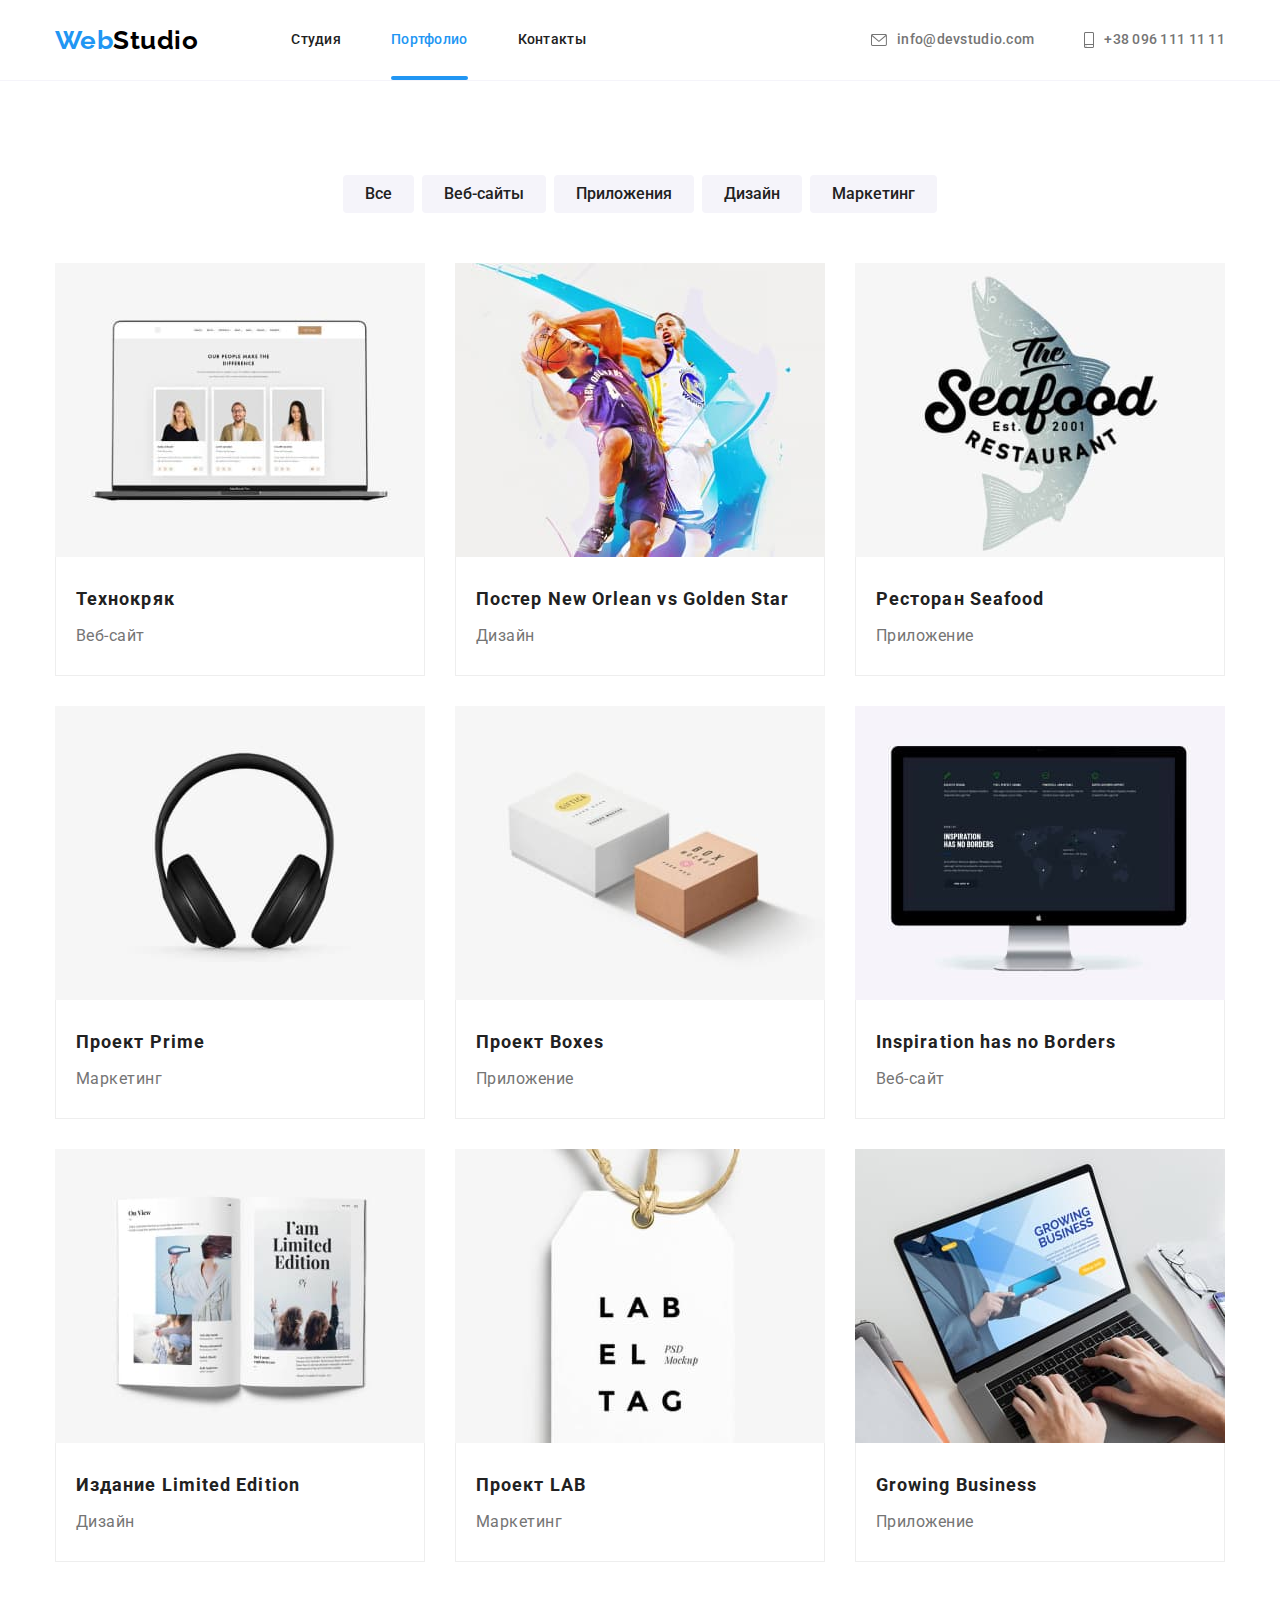
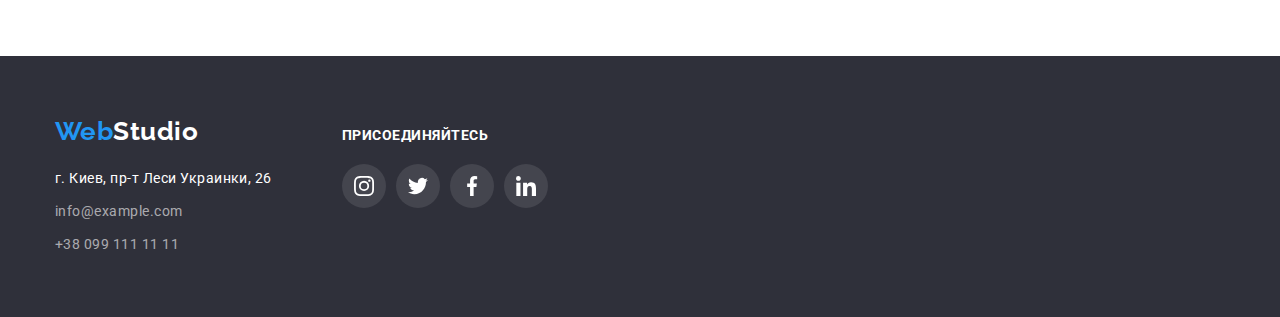
==== portfolio.html @ 37278a3f "Копіює файли з goit-markup-hw-05" ====
<!DOCTYPE html>
<html lang="ru">
  <head>
    <meta charset="UTF-8" />
    <meta http-equiv="X-UA-Compatible" content="IE=edge" />
    <meta name="viewport" content="width=device-width, initial-scale=1.0" />
    <title>WebStudio</title>
    <link
      href="https://fonts.googleapis.com/css2?family=Raleway:wght@700&family=Roboto:wght@400;500;700;900&display=swap"
      rel="stylesheet"
    />
    <link
      rel="stylesheet"
      href="https://cdnjs.cloudflare.com/ajax/libs/modern-normalize/1.1.0/modern-normalize.min.css"
    />
    <link rel="stylesheet" href="./css/styles.css" />
  </head>
  <body>
    <!-- Верхняя линия -->
    <header class="page-header">
      <div class="container topline">
        <a class="header logo" href="./index.html" lang="en"
          ><span class="header logo-style">Web</span>Studio</a
        >

        <nav>
          <ul class="site-nav list">
            <li class="item"><a class="link" href="./index.html">Студия</a></li>
            <li class="item"><a class="link current" href="./portfolio.html">Портфолио</a></li>
            <li class="item"><a class="link" href="">Контакты</a></li>
          </ul>
        </nav>

        <ul class="contacts list">
          <li class="item">
            <a class="link" href="mailto:info@devstudio.com" lang="en">
              <svg class="icon envelope" width="16" height="12">
                <use href="./images/icons.svg#envelope"></use>
              </svg>
              info@devstudio.com</a
            >
          </li>
          <li class="item">
            <a class="link" href="tel:+380961111111">
              <svg class="icon smartphone" width="10" height="16">
                <use href="./images/icons.svg#smartphone"></use>
              </svg>
              +38 096 111 11 11</a
            >
          </li>
        </ul>
      </div>
    </header>

    <!-- Уникальный контент страницы -->
    <main>
      <section class="portfolio section">
        <h1 class="title">Портфолио</h1>

        <!-- Фильтры на карточки -->
        <div class="container">
          <ul class="filtres list">
            <li class="item"><button class="button default" type="button">Все</button></li>
            <li class="item"><button class="button default" type="button">Веб-сайты</button></li>
            <li class="item"><button class="button default" type="button">Приложения</button></li>
            <li class="item"><button class="button default" type="button">Дизайн</button></li>
            <li class="item"><button class="button default" type="button">Маркетинг</button></li>
          </ul>
        </div>

        <!-- Карточки -->
        <div class="container">
          <ul class="cards list">
            <li class="item">
              <a class="card-link" href="">
                <div class="card-thumb">
                  <img
                    class="img"
                    src="./images/portfolio/technocrack.jpeg"
                    alt="три карточки с сотрудниками и их данные"
                    width="370"
                    height="294"
                  />
                  <div class="text-thumb">
                    <p class="description list">
                      Ресурс предлагает комплексные предложения с разным уровнем функционала и
                      сервисов. Все это позволит посетителю получить исчерпывающие сведения о
                      компании или частном лице.
                    </p>
                  </div>
                </div>
                <div class="card-border">
                  <h2 class="project">Технокряк</h2>
                  <p class="category">Веб-сайт</p>
                </div>
              </a>
            </li>
            <li class="item">
              <a class="card-link" href="">
                <div class="card-thumb">
                  <img
                    class="img"
                    src="./images/portfolio/orlean.jpeg"
                    alt="два баскетбольных игрока в прыжке при игре"
                    width="370"
                    height="294"
                  />
                  <div class="text-thumb">
                    <p class="description list">
                      Ресурс предлагает комплексные предложения с разным уровнем функционала и
                      сервисов. Все это позволит посетителю получить исчерпывающие сведения о
                      компании или частном лице.
                    </p>
                  </div>
                </div>
                <div class="card-border">
                  <h2 class="project">Постер New Orlean vs Golden Star</h2>
                  <p class="category">Дизайн</p>
                </div>
              </a>
            </li>
            <li class="item">
              <a class="card-link" href="">
                <div class="card-thumb">
                  <img
                    class="img"
                    src="./images/portfolio/seafood.jpeg"
                    alt="логотип ресторана"
                    width="370"
                    height="294"
                  />
                  <div class="text-thumb">
                    <p class="description list">
                      Ресурс предлагает комплексные предложения с разным уровнем функционала и
                      сервисов. Все это позволит посетителю получить исчерпывающие сведения о
                      компании или частном лице.
                    </p>
                  </div>
                </div>
                <div class="card-border">
                  <h2 class="project">Ресторан Seafood</h2>
                  <p class="category">Приложение</p>
                </div>
              </a>
            </li>
            <li class="item">
              <a class="card-link" href="">
                <div class="card-thumb">
                  <img
                    class="img"
                    src="./images/portfolio/prime.jpeg"
                    alt="наушники накладные"
                    width="370"
                    height="294"
                  />
                  <div class="text-thumb">
                    <p class="description list">
                      Ресурс предлагает комплексные предложения с разным уровнем функционала и
                      сервисов. Все это позволит посетителю получить исчерпывающие сведения о
                      компании или частном лице.
                    </p>
                  </div>
                </div>
                <div class="card-border">
                  <h2 class="project">Проект Prime</h2>
                  <p class="category">Маркетинг</p>
                </div>
              </a>
            </li>
            <li class="item">
              <a class="card-link" href="">
                <div class="card-thumb">
                  <img
                    class="img"
                    src="./images/portfolio/boxes.jpeg"
                    alt="две коробки с лого компаний"
                    width="370"
                    height="294"
                  />
                  <div class="text-thumb">
                    <p class="description list">
                      Ресурс предлагает комплексные предложения с разным уровнем функционала и
                      сервисов. Все это позволит посетителю получить исчерпывающие сведения о
                      компании или частном лице.
                    </p>
                  </div>
                </div>
                <div class="card-border">
                  <h2 class="project">Проект Boxes</h2>
                  <p class="category">Приложение</p>
                </div>
              </a>
            </li>
            <li class="item">
              <a class="card-link" href="">
                <div class="card-thumb">
                  <img
                    class="img"
                    src="./images/portfolio/inspiration.jpeg"
                    alt="на мониторе изображен разработанный сайт"
                    width="370"
                    height="294"
                  />
                  <div class="text-thumb">
                    <p class="description list">
                      Ресурс предлагает комплексные предложения с разным уровнем функционала и
                      сервисов. Все это позволит посетителю получить исчерпывающие сведения о
                      компании или частном лице.
                    </p>
                  </div>
                </div>
                <div class="card-border">
                  <h2 class="project">Inspiration has no Borders</h2>
                  <p class="category">Веб-сайт</p>
                </div>
              </a>
            </li>
            <li class="item">
              <a class="card-link" href="">
                <div class="card-thumb">
                  <img
                    class="img"
                    src="./images/portfolio/limited.jpeg"
                    alt="открытый журнал"
                    width="370"
                    height="294"
                  />
                  <div class="text-thumb">
                    <p class="description list">
                      Ресурс предлагает комплексные предложения с разным уровнем функционала и
                      сервисов. Все это позволит посетителю получить исчерпывающие сведения о
                      компании или частном лице.
                    </p>
                  </div>
                </div>
                <div class="card-border">
                  <h2 class="project">Издание Limited Edition</h2>
                  <p class="category">Дизайн</p>
                </div>
              </a>
            </li>
            <li class="item">
              <a class="card-link" href="">
                <div class="card-thumb">
                  <img
                    class="img"
                    src="./images/portfolio/lab.jpeg"
                    alt="этикетка с надписью бренда"
                    width="370"
                    height="294"
                  />
                  <div class="text-thumb">
                    <p class="description list">
                      Ресурс предлагает комплексные предложения с разным уровнем функционала и
                      сервисов. Все это позволит посетителю получить исчерпывающие сведения о
                      компании или частном лице.
                    </p>
                  </div>
                </div>
                <div class="card-border">
                  <h2 class="project">Проект LAB</h2>
                  <p class="category">Маркетинг</p>
                </div>
              </a>
            </li>
            <li class="item">
              <a class="card-link" href="">
                <div class="card-thumb">
                  <img
                    class="img"
                    src="./images/portfolio/growing.jpeg"
                    alt="на экране ноутбука разработаное приложение для бизнеса"
                    width="370"
                    height="294"
                  />
                  <div class="text-thumb">
                    <p class="description list">
                      Ресурс предлагает комплексные предложения с разным уровнем функционала и
                      сервисов. Все это позволит посетителю получить исчерпывающие сведения о
                      компании или частном лице.
                    </p>
                  </div>
                </div>
                <div class="card-border">
                  <h2 class="project">Growing Business</h2>
                  <p class="category">Приложение</p>
                </div>
              </a>
            </li>
          </ul>
        </div>
      </section>
    </main>

    <!-- Подвал -->
    <footer class="page-footer">
      <div class="container">
        <div class="logo-address">
          <a class="footer logo" href="./index.html" lang="en"
            ><span class="footer logo-style">Web</span>Studio
          </a>

          <address>
            <ul class="address list">
              <li class="item">
                <a
                  class="location"
                  href="https://goo.gl/maps/vhETYk33VZoTdQni7"
                  target="_blank"
                  rel="noopener noreferrer"
                >
                  г. Киев, пр-т Леси Украинки, 26
                </a>
              </li>
              <li class="item">
                <a class="link" href="mailto:info@example.com" lang="en">info@example.com</a>
              </li>
              <li class="item"><a class="link" href="tel:+380991111111">+38 099 111 11 11</a></li>
            </ul>
          </address>
        </div>

        <div class="social">
          <h3 class="social-title">присоединяйтесь</h3>

          <ul class="social-icons list">
            <li class="social-item">
              <a class="social-link" href="" aria-label="Ссылка на Instagram">
                <svg class="social-icon" width="20" height="20">
                  <use href="./images/icons.svg#instagram"></use>
                </svg>
              </a>
            </li>
            <li class="social-item">
              <a class="social-link" href="" aria-label="Ссылка на Twitter">
                <svg class="social-icon" width="20" height="20">
                  <use href="./images/icons.svg#twitter"></use>
                </svg>
              </a>
            </li>
            <li class="social-item">
              <a class="social-link" href="" aria-label="Ссылка на Facebook">
                <svg class="social-icon" width="20" height="20">
                  <use href="./images/icons.svg#facebook"></use>
                </svg>
              </a>
            </li>
            <li class="social-item">
              <a class="social-link" href="" aria-label="Ссылка на Linkedin">
                <svg class="social-icon" width="20" height="20">
                  <use href="./images/icons.svg#linkedin"></use>
                </svg>
              </a>
            </li>
          </ul>
        </div>
      </div>
    </footer>
  </body>
</html>
---- css/styles.css ----
/* Объявление глобальных переменных */
/* 
  Фон тела страницы --bg-body-color: #fff;
  Фон "героя" --bg-hero-color: #C4C4C4;
  Фон "наша команда" --bg-team-color: #f5f4fa;
  Фон футера --bg-hero-color: #2f303a;
  Фон иконки --bg-icon-color: #afb1b8;
  Фон иконки в футоре --bg-icon-footer-color: rgba(255, 255, 255, 0.1);
  Цвет основного текста --text-primary-color: #212121;
  Цвет вторичного текста --text-secondory-color: #757575;
  Цвет текста логотипа в хедере --text-logo-header-color: #000;
  Цвет текста белый (логотип в футере, заголовок "героя") --text-white-color: #fff;
  Цвет сылок в футере --link-footer-color: rgba(255, 255, 255, 0.6);
  Цвет акцента --accent-color: #2196f3;
  Цвет бордера на карточках --card-border: #eee;
   */
:root {
  --bg-body-color: #fff;
  --bg-hero-color: #c4c4c4;
  --bg-team-color: #f5f4fa;
  --bg-footer-color: #2f303a;
  --bg-icon-color: #afb1b8;
  --bg-icon-footer-color: rgba(255, 255, 255, 0.1);
  --text-primary-color: #212121;
  --text-secondory-color: #757575;
  --text-logo-header-color: #000;
  --text-white-color: #fff;
  --link-footer-color: rgba(255, 255, 255, 0.6);
  --accent-color: #2196f3;
  --card-border: #eee;
  --timing-function: cubic-bezier(0.4, 0, 0.2, 1);
}

/* Тело страницы */
body {
  font-family: Roboto, sans-serif;
  letter-spacing: 0.03em;

  color: var(--text-primary-color);
  background-color: var(--bg-body-color);
}

/* Сброс стилей */
.list {
  margin: 0;
  padding: 0;

  list-style: none;
}

/* Кнопка родитель */
.button {
  color: var(--text-primary-color);
  background-color: var(--bg-team-color);

  border: 0ch;
  border-radius: 4px;
  cursor: pointer;

  transition: color 250ms var(--timing-function), background-color 250ms var(--timing-function),
    box-shadow 250ms var(--timing-function);
}

/* Заголовок родитель */
.title {
  margin-top: 0;
  margin-bottom: 50px;

  font-weight: 700;
  font-size: 36px;
  line-height: 1.17;
  color: var(--text-primary-color);
  text-align: center;
}

/* Лого родитель */
.logo {
  font-family: Raleway, sans-serif;
  font-weight: 700;
  font-size: 26px;
  line-height: 1.19;
  text-decoration: none;
}

/* Контейнер */
.container {
  width: 1200px;
  margin-right: auto;
  margin-left: auto;
  padding-right: 15px;
  padding-left: 15px;
}

/* Секция */
.section {
  padding-top: 94px;
  padding-bottom: 94px;
}

/* Социальные иконки */
.social-icons {
  display: flex;
}

.social-item + .social-item {
  margin-left: 10px;
}

.social-link {
  display: flex;
  align-items: center;
  justify-content: center;
  width: 44px;
  height: 44px;

  border-radius: 50%;

  transition: background-color 250ms var(--timing-function), color 250ms var(--timing-function);
}

.social-icon {
  fill: currentColor;
}

/* Главная страница */
/* Верхняя линия */
.page-header {
  border-bottom: 1px solid var(--bg-team-color);
}

.container.topline {
  display: flex;
  align-items: center;
}

/* Логотип */
.header.logo {
  color: var(--text-logo-header-color);
}

.header.logo-style {
  color: var(--accent-color);
}

/* Навигация */
.site-nav {
  display: flex;
  margin-left: 93px;
}

.site-nav .item:not(:last-child) {
  margin-right: 50px;
}

.site-nav .link {
  position: relative;
  display: block;
  padding-top: 32px;
  padding-bottom: 32px;

  font-weight: 500;
  font-size: 14px;
  line-height: 1.14;
  letter-spacing: 0.02em;
  color: var(--text-primary-color);
  text-decoration: none;

  transition: color 250ms var(--timing-function);
}

.site-nav .link:hover,
.site-nav .link:focus {
  color: var(--accent-color);
}

.site-nav .link.current {
  color: var(--accent-color);
}

.site-nav .link.current::after {
  position: absolute;
  bottom: 0;

  display: block;

  content: '';
  width: 100%;
  height: 4px;

  background-color: var(--accent-color);
  border-radius: 2px;
}

/* Контакты: почта, моб. телефон */
.contacts {
  display: flex;
  margin-left: auto;
}

.contacts .item + .item {
  margin-left: 50px;
}

.contacts .link {
  display: flex;
  align-items: center;

  font-weight: 500;
  font-size: 14px;
  line-height: 1.14;
  letter-spacing: 0.02em;
  color: var(--text-secondory-color);
  text-decoration: none;

  transition: color 250ms var(--timing-function);
}

.icon.envelope,
.icon.smartphone {
  margin-right: 10px;
  fill: currentColor;
}

.contacts .link:hover,
.contacts .link:focus {
  color: var(--accent-color);
}

/* Герой */
.hero.container {
  padding-top: 100px;
  padding-bottom: 100px;
}

.hero.overlay {
  max-width: 1600px;
  height: 600px;
  margin-left: auto;
  margin-right: auto;

  text-align: center;

  background-image: linear-gradient(to right, rgba(47, 48, 58, 0.4), rgba(47, 48, 58, 0.4)),
    url('../images/img.jpeg');
  background-repeat: no-repeat;
  background-position: center;
  background-size: cover;

  background-color: var(--bg-hero-color);
}

.hero.title {
  max-width: 696px;
  margin-right: auto;
  margin-left: auto;
  margin-bottom: 30px;

  font-weight: 900;
  font-size: 44px;
  line-height: 1.36;
  letter-spacing: 0.06em;
  color: var(--text-white-color);
  text-transform: uppercase;
}

.hero.button {
  padding-top: 10px;
  padding-right: 32px;
  padding-bottom: 10px;
  padding-left: 32px;

  font-weight: 700;
  font-size: 16px;
  line-height: 1.88;
  letter-spacing: 0.06em;
  color: var(--text-white-color);
  background-color: var(--accent-color);
}

/* Фон */
.backdrop {
  position: fixed;
  top: 0;
  left: 0;
  width: 100%;
  height: 100%;
  z-index: 2;

  background-color: rgba(0, 0, 0, 0.5);

  opacity: 1;
  transition: opacity 250ms var(--timing-function), visibility 250ms var(--timing-function);
}

.backdrop.is-hidden {
  opacity: 0;
  visibility: hidden;
  pointer-events: none;
}

/* Модальное окно */
.backdrop.is-hidden .modal {
  transform: translate(-50%, -50%) scale(1.1);
}

.modal {
  position: absolute;
  top: 50%;
  left: 50%;
  transform: translate(-50%, -50%) scale(1);

  min-height: 528px;
  min-width: 581px;

  background-color: var(--bg-body-color);

  transition: transform 250ms var(--timing-function);
}

.modal-button {
  position: absolute;
  top: 8px;
  right: 8px;

  height: 30px;
  width: 30px;
  margin: 0;
  padding: 0;

  color: var(--text-white-color);
  border: 1px solid var(--bg-icon-color);
  border-radius: 50%;
}

.modal-icon {
  position: absolute;
  top: 0;
  right: 0;

  height: 100%;
  width: 100%;

  fill: currentColor;
}

/* Особенности */
.features {
  padding-bottom: 0;
}

.featur-list {
  display: flex;
}

.featur-list .item {
  width: calc((100% - 90px) / 4);
}

.featur-list .item:not(:nth-child(4n)) {
  margin-right: 30px;
}

.feature-icon {
  width: 270px;
  height: 120px;
  margin-bottom: 30px;
  padding: 25px 100px;

  border-radius: 4px;
  background-color: var(--bg-team-color);
}

.feature-icon .icon {
  width: 70px;
  height: 70px;
}

.features-title {
  display: none;
}

.features .featur-title {
  margin-top: 0;
  margin-bottom: 10px;

  font-weight: 700;
  font-size: 14px;
  line-height: 1.14;
  text-transform: uppercase;
}

.features .featur-text {
  margin-top: 0;
  margin-bottom: 5px;

  font-weight: 400;
  font-size: 14px;
  line-height: 1.71;
  color: var(--text-secondory-color);
}

/* Чем мы занимаемся */
.wemake-list {
  display: flex;
}

.wemake-list .item {
  width: calc((100% - 60px) / 3);
}

.wemake-list .item:not(:nth-child(3n)) {
  margin-right: 30px;
}

/* текст с фоном */
.product-thumb {
  position: relative;
  z-index: 1;
  display: flex;
}

.background-tumb {
  position: absolute;
  bottom: 0;

  display: flex;
  align-items: center;
  justify-content: center;

  height: 70px;
  width: 100%;

  background: rgba(47, 48, 58, 0.8);
}

.background-tumb > .text {
  font-weight: 700;
  font-size: 14px;
  line-height: 1.14;
  letter-spacing: 0.03em;
  text-transform: uppercase;

  color: var(--text-white-color);
}

/* Наша команда */
.team {
  background-color: var(--bg-team-color);
}

.team-list {
  display: flex;
}

.team-list .item {
  width: calc((100% - 90px) / 4);
  text-align: center;

  box-shadow: 0px 1px 3px rgba(0, 0, 0, 0.12), 0px 1px 1px rgba(0, 0, 0, 0.14),
    0px 2px 1px rgba(0, 0, 0, 0.2);
  border-radius: 0px 0px 4px 4px;
}

.team-list .item:not(:nth-child(4n)) {
  margin-right: 30px;
}

.team-list .img {
  display: block;
  margin-bottom: 30px;
}

.team-list .specialist {
  margin-top: 0;
  margin-bottom: 10px;

  font-weight: 500;
  font-size: 16px;
  line-height: 1.19;
}

.team-list .position {
  margin-top: 0;
  margin-bottom: 16px;

  font-size: 16px;
  line-height: 1.19;
  color: var(--text-secondory-color);
}

.team-list .social-icons {
  margin-top: 0;
  margin-right: 32px;
  margin-bottom: 30px;
  margin-left: 32px;
}

.team-list .social-link {
  color: var(--bg-icon-color);
}

.team-list .social-link:hover,
.team-list .social-link:focus {
  color: var(--text-white-color);
  background-color: var(--accent-color);
}

/* Постоянные клиенты */
.clients-icons {
  display: flex;
}

.client-item + .client-item {
  margin-left: 30px;
}

.client-link {
  display: flex;
  align-items: center;
  justify-content: center;
  width: 170px;
  height: 92px;

  color: var(--bg-icon-color);

  border: 1px solid var(--bg-icon-color);
  border-radius: 4px;

  transition: color 250ms var(--timing-function), border 250ms var(--timing-function);
}

.client-icon {
  fill: currentColor;
}

.client-link:hover,
.client-link:focus {
  color: var(--accent-color);
  border: 1px solid var(--accent-color);
}

/* Подвал */
.page-footer {
  padding-top: 60px;
  padding-bottom: 60px;
  background-color: var(--bg-footer-color);
}

.footer.logo {
  display: inline-block;
  padding-top: 0;
  padding-bottom: 0;
  margin-bottom: 20px;
  color: var(--text-white-color);
}

.footer.logo-style {
  padding-top: 0;
  padding-bottom: 0;
  color: var(--accent-color);
}

.address .item:not(:last-child) {
  margin-bottom: 9px;
}

.address .location,
.address .link {
  font-style: normal;
  font-size: 14px;
  line-height: 1.71;
  color: var(--link-footer-color);
  text-decoration: none;

  transition: color 250ms var(--timing-function);
}

.address .location {
  color: var(--text-white-color);
}

.address .link:hover,
.address .link:focus,
.address .location:hover,
.address .location:focus {
  color: var(--accent-color);
}

/* присоединяйтесь */
.page-footer > .container {
  display: flex;
}

.page-footer .social {
  margin-left: 70px;
}

.page-footer .social-title {
  margin-top: 12px;
  margin-bottom: 20px;

  font-weight: 700;
  font-size: 14px;
  line-height: 1.14;

  color: var(--text-white-color);
  text-transform: uppercase;
}

.page-footer .social-link {
  color: var(--text-white-color);
  background: var(--bg-icon-footer-color);
}

.page-footer .social-link:hover,
.page-footer .social-link:focus {
  background-color: var(--accent-color);
}

/* Портфолио */
/* Фильтры на карточки */
.portfolio > .title {
  display: none;
}

.container > .filtres {
  display: flex;
  margin-bottom: 50px;
  justify-content: center;
}

.filtres > .item:not(:last-child) {
  margin-right: 8px;
}

.button.default {
  padding-top: 6px;
  padding-right: 22px;
  padding-bottom: 6px;
  padding-left: 22px;

  font-weight: 500;
  font-size: 16px;
  line-height: 1.62;
}

.button.default:hover,
.button.default:focus {
  box-shadow: 0px 3px 1px rgba(0, 0, 0, 0.1), 0px 1px 2px rgba(0, 0, 0, 0.08),
    0px 2px 2px rgba(0, 0, 0, 0.12);
  color: var(--text-white-color);
  background-color: var(--accent-color);
}

/* Карточки */
.container .cards {
  display: flex;
  flex-wrap: wrap;
}

.cards .item {
  width: calc((100% - 60px) / 3);
}

.cards .item:not(:nth-child(3n)) {
  margin-right: 30px;
}

.cards .item:not(:nth-last-child(-n + 3)) {
  margin-bottom: 30px;
}

.cards .item:nth-child(3n) {
  margin-right: 0;
}

.cards .item:nth-last-child(-n + 3) {
  margin-bottom: 0;
}

.card-link {
  display: block;
  color: var(--text-primary-color);
  text-decoration: none;

  box-shadow: none;
  transition: box-shadow 250ms var(--timing-function);
}

.card-link:hover,
.card-link:focus {
  box-shadow: 0px 1px 1px rgba(0, 0, 0, 0.12), 0px 4px 4px rgba(0, 0, 0, 0.06),
    1px 4px 6px rgba(0, 0, 0, 0.16);
}

.card-link .img {
  display: block;
}

/* текст на фоне */
.card-thumb {
  position: relative;
  display: flex;
  overflow: hidden;
}

.text-thumb {
  position: absolute;
  bottom: 0;
  left: 0;
  width: 100%;
  height: 100%;
  background-color: rgba(33, 150, 243, 0.9);

  transform: translateY(100.2%);
  transition: transform 250ms var(--timing-function);
}

.card-link:hover .text-thumb,
.card-link:focus .text-thumb {
  transform: translateY(0);
}

.text-thumb > .description {
  padding: 63px 24px;

  font-size: 18px;
  line-height: 1.56;
  letter-spacing: 0.03em;
  color: var(--text-white-color);
}

.card-border {
  padding: 24px 20px;
  border: 1px solid var(--card-border);
  border-top: none;
}

.cards .project {
  margin-top: 0;
  margin-bottom: 0;
  padding-bottom: 4px;

  font-weight: 700;
  font-size: 18px;
  line-height: 2;
  letter-spacing: 0.06em;
}

.cards .category {
  margin-top: 0;
  margin-bottom: 0;

  font-size: 16px;
  line-height: 1.88;
  color: var(--text-secondory-color);
}
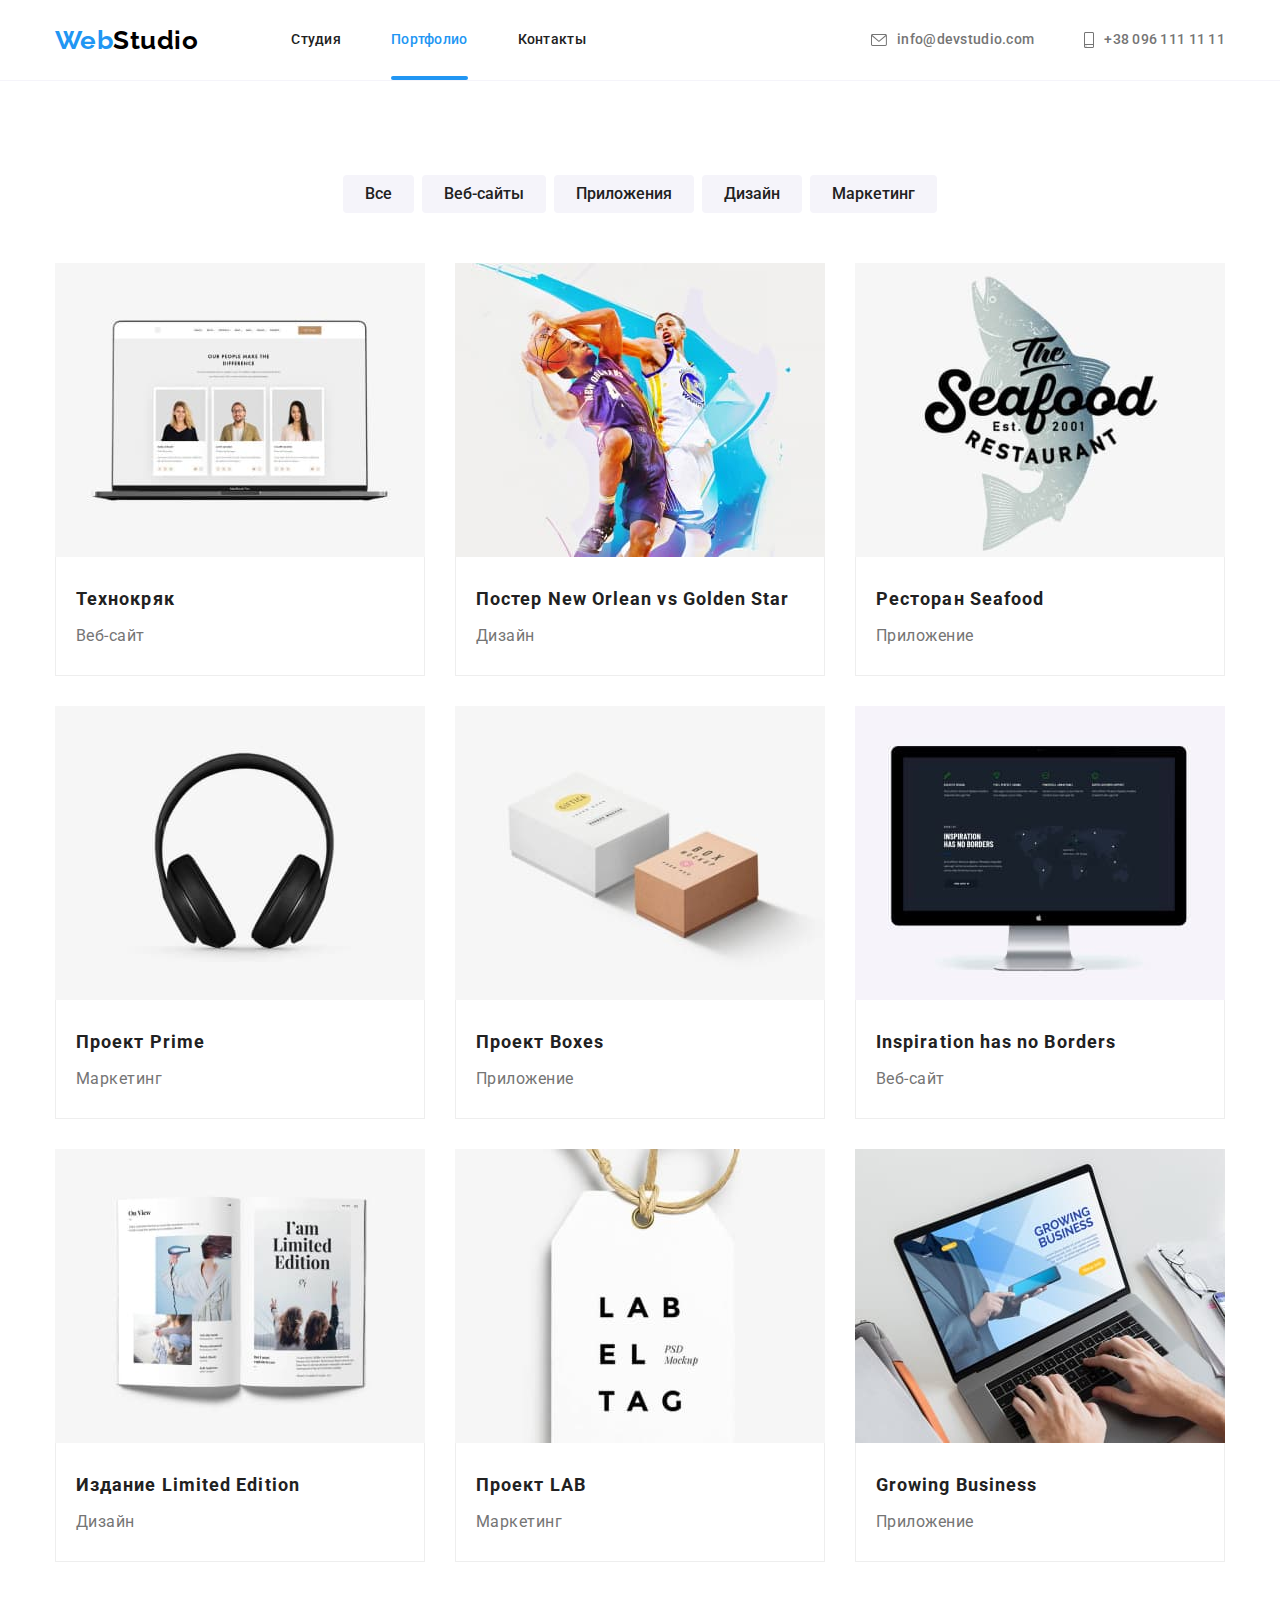
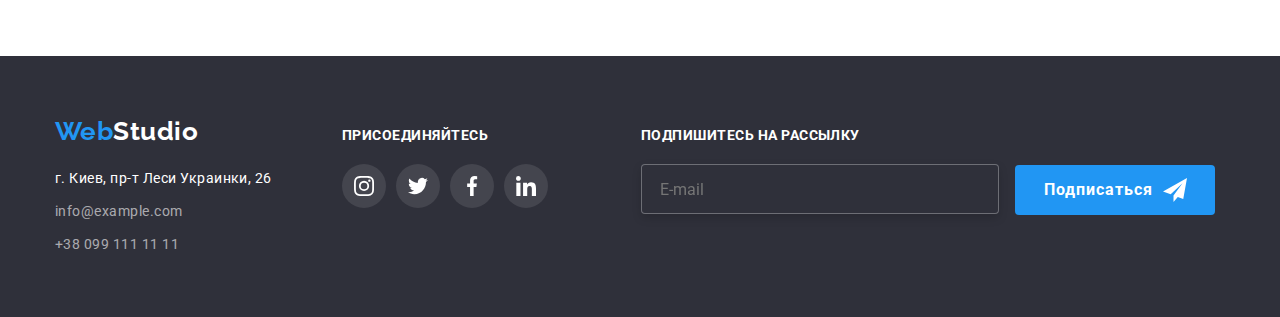
==== commit 444ce764: "Копіює форму підписки у портфоліо" ====
--- a/portfolio.html
+++ b/portfolio.html
@@ -354,6 +354,19 @@
             </li>
           </ul>
         </div>
+
+        <form class="form">
+          <h3 class="form-title">Подпишитесь на рассылку</h3>
+          <label class="form-field">
+            <input class="form-input" name="mail" type="email" placeholder="E-mail" />
+          </label>
+          <button class="form-btn button hero" type="submit">
+            Подписаться
+            <svg class="btn-icon" width="24" height="24">
+              <use href="./images/icons.svg#send"></use>
+            </svg>
+          </button>
+        </form>
       </div>
     </footer>
   </body>
--- a/css/styles.css
+++ b/css/styles.css
@@ -595,7 +595,8 @@
   margin-left: 70px;
 }
 
-.page-footer .social-title {
+.page-footer .social-title,
+.page-footer .form-title {
   margin-top: 12px;
   margin-bottom: 20px;
 
@@ -615,6 +616,51 @@
 .page-footer .social-link:hover,
 .page-footer .social-link:focus {
   background-color: var(--accent-color);
+}
+
+/* Подпишитесь на рассылку */
+.form {
+  margin-left: 93px;
+}
+
+.form-field {
+  display: inline-block;
+}
+
+.form-field > .form-input {
+  width: 358px;
+  height: 50px;
+
+  color: var(--text-white-color);
+  background-color: var(--bg-footer-color);
+
+  border: 1px solid rgba(255, 255, 255, 0.3);
+  filter: drop-shadow(0px 4px 4px rgba(0, 0, 0, 0.15));
+  border-radius: 4px;
+}
+
+.form-field > .form-input::placeholder {
+  padding: 16px;
+}
+
+.form > .form-btn {
+  position: relative;
+  margin-left: 12px;
+  padding: 0;
+  padding-left: 29px;
+  width: 200px;
+  height: 50px;
+
+  text-align: left;
+}
+
+.form-btn > .btn-icon {
+  position: absolute;
+  top: 50%;
+  right: 28px;
+
+  fill: currentColor;
+  transform: translateY(-50%);
 }
 
 /* Портфолио */
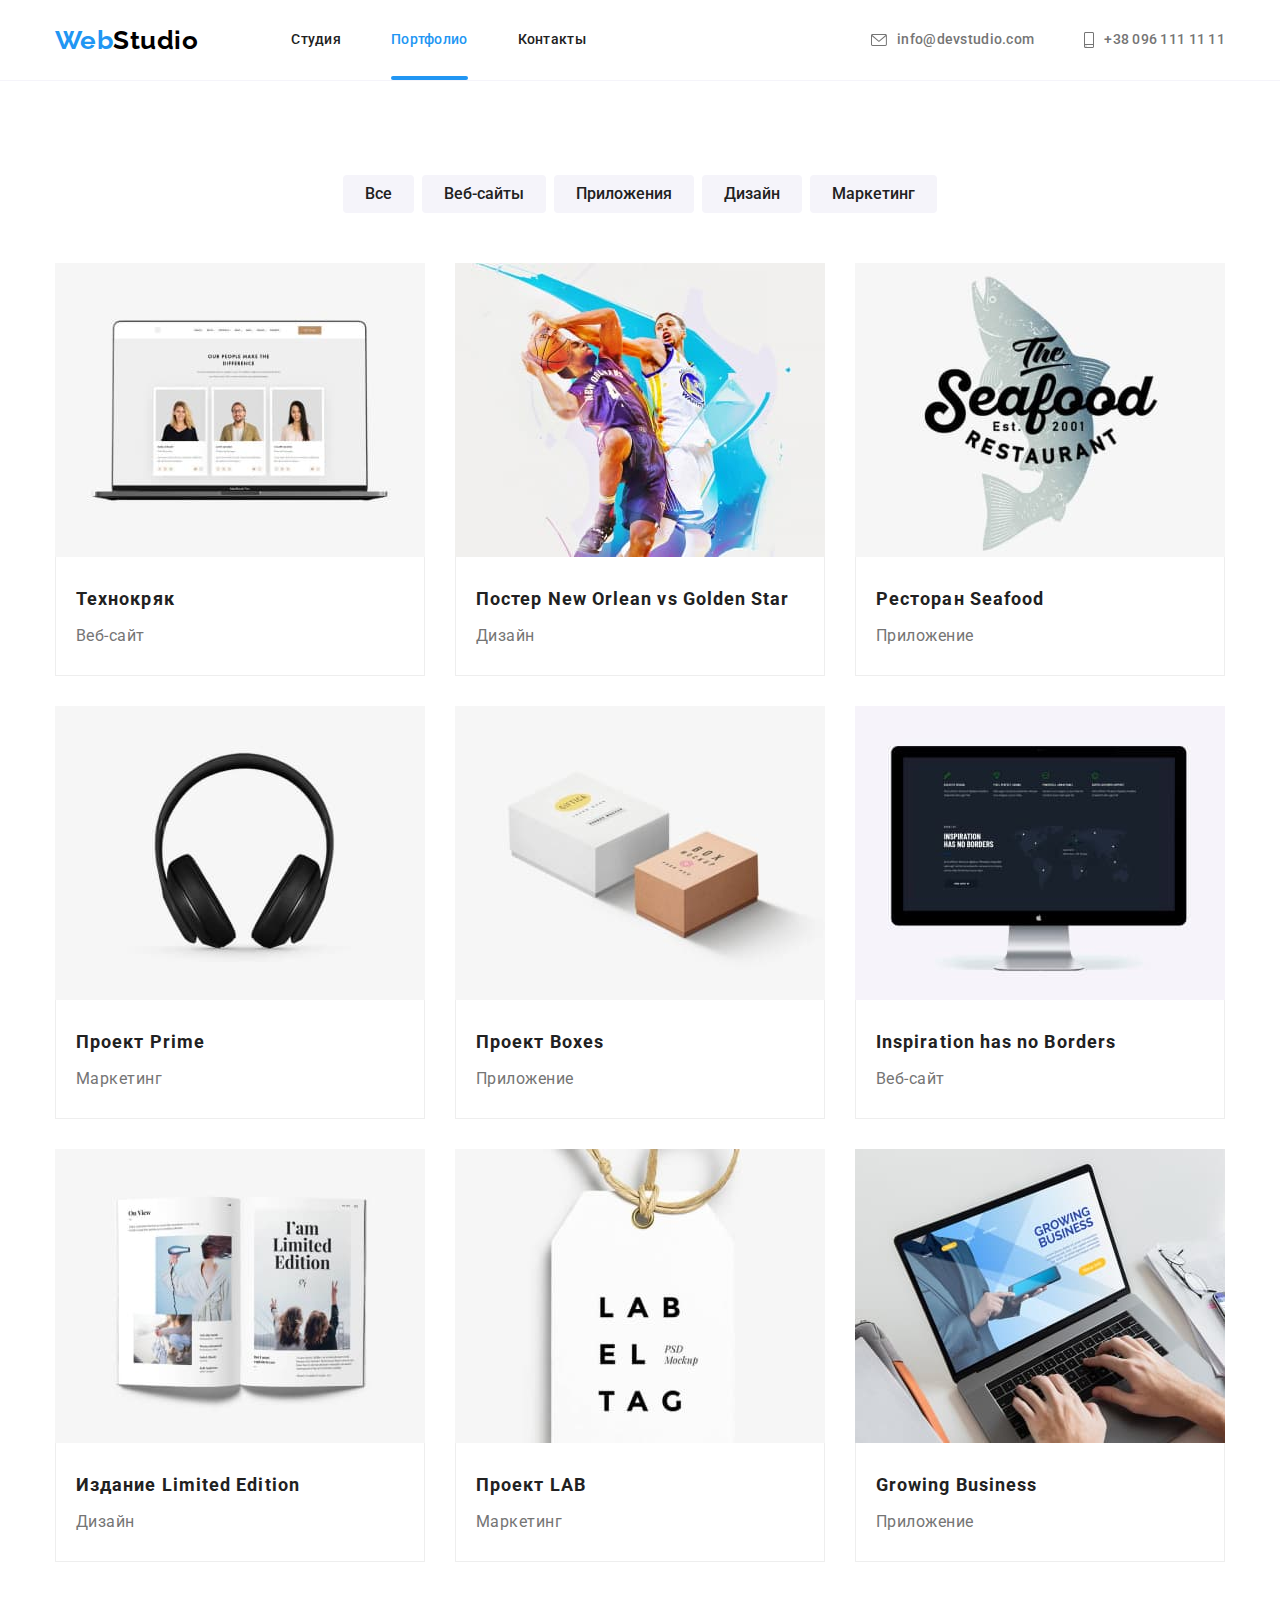
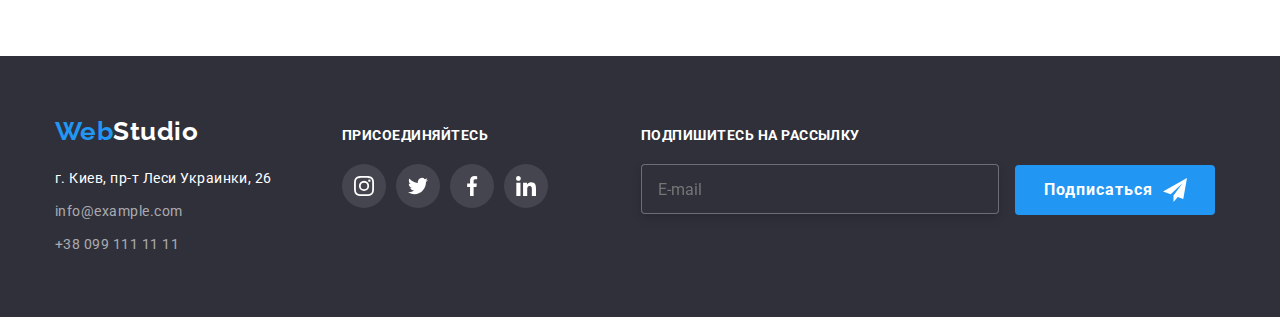
==== commit ea7dcd51: "Fixs" ====
--- a/portfolio.html
+++ b/portfolio.html
@@ -57,8 +57,8 @@
       <section class="portfolio section">
         <h1 class="title">Портфолио</h1>
 
-        <!-- Фильтры на карточки -->
         <div class="container">
+          <!-- Фильтры на карточки -->
           <ul class="filtres list">
             <li class="item"><button class="button default" type="button">Все</button></li>
             <li class="item"><button class="button default" type="button">Веб-сайты</button></li>
@@ -66,10 +66,8 @@
             <li class="item"><button class="button default" type="button">Дизайн</button></li>
             <li class="item"><button class="button default" type="button">Маркетинг</button></li>
           </ul>
-        </div>
-
-        <!-- Карточки -->
-        <div class="container">
+
+          <!-- Карточки -->
           <ul class="cards list">
             <li class="item">
               <a class="card-link" href="">
--- a/css/styles.css
+++ b/css/styles.css
@@ -6,6 +6,7 @@
   Фон футера --bg-hero-color: #2f303a;
   Фон иконки --bg-icon-color: #afb1b8;
   Фон иконки в футоре --bg-icon-footer-color: rgba(255, 255, 255, 0.1);
+  Фон кнопки на модальном окне при наведении --bg-btn-modal-color: #188CE8;
   Цвет основного текста --text-primary-color: #212121;
   Цвет вторичного текста --text-secondory-color: #757575;
   Цвет текста логотипа в хедере --text-logo-header-color: #000;
@@ -21,6 +22,7 @@
   --bg-footer-color: #2f303a;
   --bg-icon-color: #afb1b8;
   --bg-icon-footer-color: rgba(255, 255, 255, 0.1);
+  --bg-btn-modal-color: #188ce8;
   --text-primary-color: #212121;
   --text-secondory-color: #757575;
   --text-logo-header-color: #000;
@@ -227,9 +229,9 @@
 }
 
 /* Герой */
-.hero.container {
-  padding-top: 100px;
-  padding-bottom: 100px;
+.hero.section {
+  padding-top: 200px;
+  padding-bottom: 200px;
 }
 
 .hero.overlay {
@@ -304,20 +306,22 @@
 }
 
 .modal {
-  position: absolute;
+  position: relative;
   top: 50%;
   left: 50%;
   transform: translate(-50%, -50%) scale(1);
 
-  min-height: 528px;
-  min-width: 581px;
+  padding: 40px;
+
+  width: 528px;
+  height: 581px;
 
   background-color: var(--bg-body-color);
 
   transition: transform 250ms var(--timing-function);
 }
 
-.modal-button {
+.modal-button-close {
   position: absolute;
   top: 8px;
   right: 8px;
@@ -328,19 +332,165 @@
   padding: 0;
 
   color: var(--text-white-color);
+  background-color: var(--bg-body-color);
   border: 1px solid var(--bg-icon-color);
   border-radius: 50%;
-}
-
-.modal-icon {
+
+  transition: fill 250ms var(--timing-function);
+
+  cursor: pointer;
+}
+
+.modal-icon-close {
   position: absolute;
   top: 0;
   right: 0;
 
   height: 100%;
   width: 100%;
-
-  fill: currentColor;
+}
+
+.modal-button-close:hover,
+.modal-button-close:focus {
+  fill: var(--accent-color);
+}
+
+.modal-title {
+  margin: 0;
+  margin-bottom: 12px;
+
+  font-weight: 700;
+  font-size: 20px;
+  line-height: 23px;
+}
+
+.modal-field {
+  position: relative;
+  display: block;
+  margin-bottom: 10px;
+  text-align: left;
+}
+
+.modal-label,
+.modal-comment::placeholder {
+  font-size: 12px;
+  line-height: 1.17;
+  letter-spacing: 0.01em;
+
+  color: var(--text-secondory-color);
+}
+
+.modal-input,
+.modal-comment {
+  padding: 0;
+  padding-left: 40px;
+  width: 100%;
+  height: 40px;
+
+  border: 1px solid rgba(33, 33, 33, 0.2);
+  border-radius: 4px;
+}
+
+.modal-icon {
+  position: absolute;
+  top: 50%;
+  left: 12px;
+
+  transition: fill 250ms var(--timing-function);
+}
+
+.modal-field:focus-within .modal-icon {
+  fill: var(--accent-color);
+}
+
+.modal-comment {
+  margin: 0;
+  padding: 12px 16px;
+  resize: none;
+  height: 120px;
+}
+
+.modal-comment::placeholder {
+  color: rgba(117, 117, 117, 0.5);
+}
+
+/* Чекбокс */
+.modal-field-checkbox {
+  position: relative;
+  display: inline-block;
+  margin-bottom: 30px;
+  width: 430px;
+  height: 24px;
+  padding-left: 25px;
+
+  text-align: left;
+  font-size: 14px;
+  line-height: 1.7;
+  color: var(--text-secondory-color);
+}
+
+.modal-input-checkbox {
+  position: absolute;
+  width: 1px;
+  height: 1px;
+  margin: -1px;
+  padding: 0;
+  border: 0;
+  clip: rect(0 0 0 0);
+  overflow: hidden;
+}
+
+.modal-input-checkbox:focus ~ .icon-check {
+  border: 3px solid #0146bd;
+}
+
+.icon-check {
+  position: absolute;
+  top: 50%;
+  left: 0;
+
+  transform: translateY(-50%);
+
+  display: inline-block;
+  width: 16px;
+  height: 15px;
+
+  border: 2px solid var(--text-primary-color);
+  border-radius: 4px;
+}
+
+.icon-check-ok {
+  position: absolute;
+  top: 50%;
+  left: 0;
+
+  transform: translateY(-50%);
+
+  fill: var(--text-white-color);
+
+  border-radius: 4px;
+
+  transition: background-color 250ms var(--timing-function);
+}
+
+.modal-input-checkbox:checked ~ .icon-check-ok {
+  background-color: var(--accent-color);
+}
+
+.modal-btn {
+  padding: 0;
+  width: 200px;
+  height: 50px;
+
+  color: var(--text-white-color);
+
+  transition: background-color 250ms var(--timing-function), box-shadow 250ms var(--timing-function);
+}
+
+.modal-btn:hover,
+.modal-btn:focus {
+  background-color: var(--bg-btn-modal-color);
+  box-shadow: 0px 4px 4px rgba(0, 0, 0, 0.15);
 }
 
 /* Особенности */
@@ -467,7 +617,11 @@
 
 .team-list .img {
   display: block;
-  margin-bottom: 30px;
+}
+
+.team-list .about {
+  padding-top: 30px;
+  padding-bottom: 30px;
 }
 
 .team-list .specialist {
@@ -491,7 +645,6 @@
 .team-list .social-icons {
   margin-top: 0;
   margin-right: 32px;
-  margin-bottom: 30px;
   margin-left: 32px;
 }
 
@@ -628,6 +781,7 @@
 }
 
 .form-field > .form-input {
+  padding: 16px;
   width: 358px;
   height: 50px;
 
@@ -637,10 +791,6 @@
   border: 1px solid rgba(255, 255, 255, 0.3);
   filter: drop-shadow(0px 4px 4px rgba(0, 0, 0, 0.15));
   border-radius: 4px;
-}
-
-.form-field > .form-input::placeholder {
-  padding: 16px;
 }
 
 .form > .form-btn {
@@ -784,8 +934,7 @@
 
 .cards .project {
   margin-top: 0;
-  margin-bottom: 0;
-  padding-bottom: 4px;
+  margin-bottom: 4px;
 
   font-weight: 700;
   font-size: 18px;
